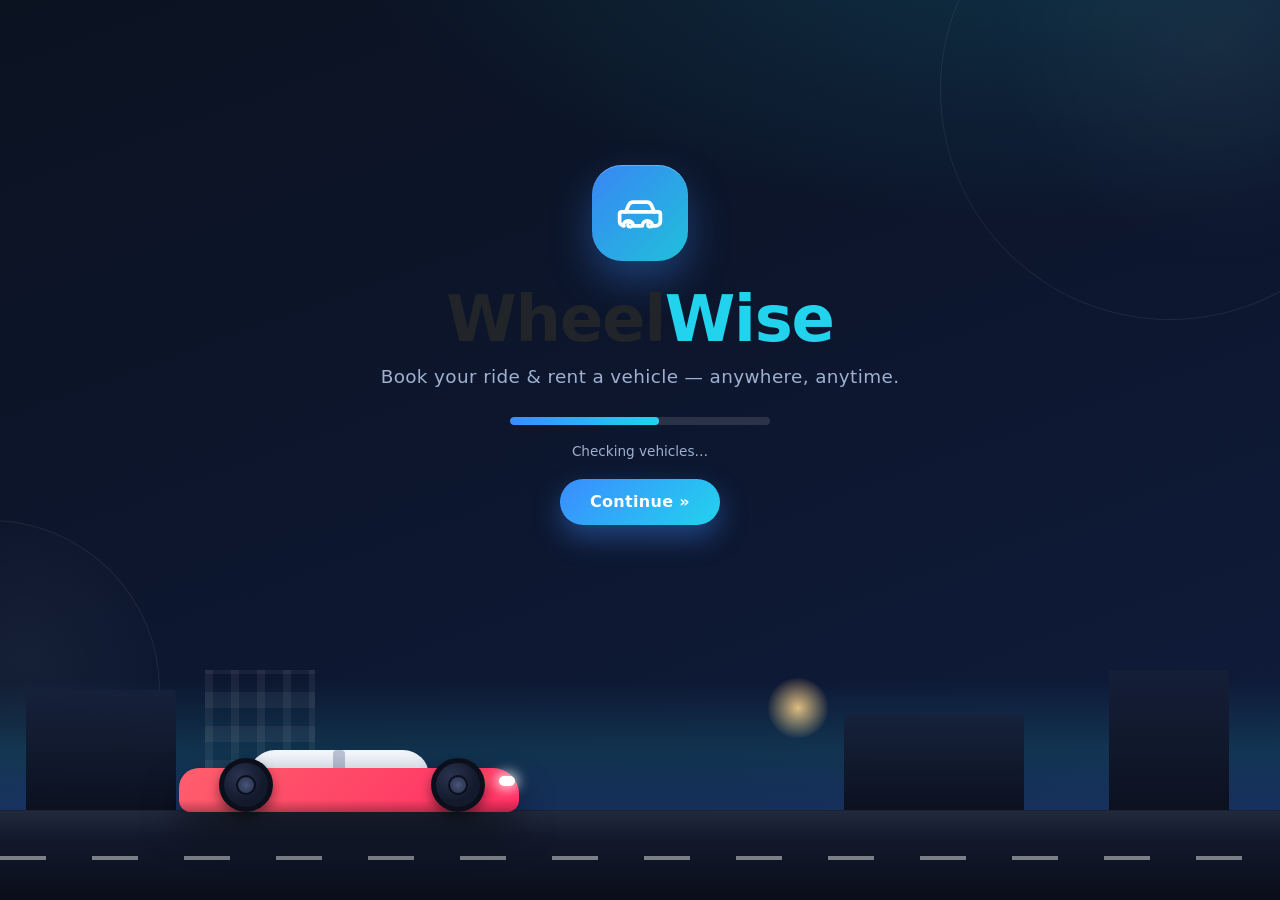
==== index.html @ 052abfa5 "R1 frontend validation" ====
<!DOCTYPE html>
<html lang="en">
<head>
    <meta charset="UTF-8">
    <meta name="viewport" content="width=device-width, initial-scale=1.0">
    <title>WheelWise | Vehicle Booking</title>

    <!-- Bootstrap 5 CSS (CDN) -->
    <link href="https://cdn.jsdelivr.net/npm/bootstrap@5.3.3/dist/css/bootstrap.min.css" rel="stylesheet">

    <!-- Custom CSS -->
    <link rel="stylesheet" href="css/style.css">
</head>
<body>

    <!-- =============================================
         SPLASH SCREEN
         index.html → auto-navigates → login.html
         ============================================= -->
    <section id="splash" class="splash-screen d-flex align-items-center justify-content-center text-center">

        <!-- Decorative background rings -->
        <div class="splash-bg-rings" aria-hidden="true">
            <span class="bg-ring bg-ring-1"></span>
            <span class="bg-ring bg-ring-2"></span>
        </div>

        <!-- Main splash content -->
        <div class="container splash-content">
            <div class="row justify-content-center">
                <div class="col-12 col-sm-10 col-md-8 col-lg-6">

                    <!-- Brand logo badge -->
                    <div class="splash-logo mx-auto d-flex align-items-center justify-content-center">
                        <svg viewBox="0 0 24 24" fill="none" xmlns="http://www.w3.org/2000/svg" role="img" aria-label="WheelWise car logo">
                            <path d="M5.4 11.5 6.8 8.3a2.2 2.2 0 0 1 2-1.3h6.4a2.2 2.2 0 0 1 2 1.3l1.4 3.2"
                                  stroke="#fff" stroke-width="1.7" stroke-linecap="round" stroke-linejoin="round"/>
                            <path d="M3.6 11.5h16.8a1 1 0 0 1 1 1v3.4a2 2 0 0 1-2 2h-1.7a2.3 2.3 0 0 0-4.6 0h-4.2a2.3 2.3 0 0 0-4.6 0H4.6a2 2 0 0 1-2-2v-3.4a1 1 0 0 1 1-1z"
                                  stroke="#fff" stroke-width="1.7" stroke-linejoin="round"/>
                            <circle cx="7.4" cy="17.4" r="1.05" stroke="#fff" stroke-width="1.4"/>
                            <circle cx="16.6" cy="17.4" r="1.05" stroke="#fff" stroke-width="1.4"/>
                        </svg>
                    </div>

                    <!-- App name -->
                    <h1 class="app-name">Wheel<span class="text-accent">Wise</span></h1>

                    <!-- Tagline -->
                    <p class="app-tagline mb-0">
                        Book your ride &amp; rent a vehicle — anywhere, anytime.
                    </p>

                    <!-- Loading progress -->
                    <div class="progress splash-loader mx-auto" role="progressbar" aria-label="Loading the app"
                         aria-valuemin="0" aria-valuemax="100">
                        <div id="splashProgress" class="progress-bar progress-bar-striped progress-bar-animated"
                             style="width: 0%;"></div>
                    </div>

                    <!-- Status text -->
                    <p id="splashStatus" class="splash-status mt-3 mb-0">Starting engine…</p>

                    <!-- Continue button -->
                    <button id="btnContinue" type="button" class="btn btn-continue mt-3">
                        Continue&nbsp;&raquo;
                    </button>

                </div>
            </div>
        </div>

        <!-- Vehicle-themed visual area (bottom scene) -->
        <div class="vehicle-scene" aria-hidden="true">
            <div class="scene-glow"></div>
            <div class="scene-sky"></div>

            <!-- City skyline silhouette -->
            <div class="skyline">
                <span class="bldg b1"></span>
                <span class="bldg b2"></span>
                <span class="bldg b3"></span>
                <span class="bldg b4"></span>
            </div>

            <!-- Animated car driving onto the road -->
            <div class="road"></div>
            <div class="car-track">
                <div class="car">
                    <div class="car-cabin"></div>
                    <div class="car-body"></div>
                    <span class="car-headlight"></span>
                    <div class="wheel wheel-rear"></div>
                    <div class="wheel wheel-front"></div>
                </div>
            </div>
        </div>

    </section>

    <!-- jQuery (CDN) -->
    <script src="https://code.jquery.com/jquery-3.7.1.min.js"></script>
    <!-- Bootstrap JS bundle (CDN) -->
    <script src="https://cdn.jsdelivr.net/npm/bootstrap@5.3.3/dist/js/bootstrap.bundle.min.js"></script>
    <!-- Custom JS -->
    <script src="js/main.js"></script>

</body>
</html>
---- css/style.css ----
/* =============================================
   WheelWise — Global Stylesheet
   Stack: HTML / CSS / Bootstrap 5
   Design: clean, modern, vehicle-themed
   ============================================= */

/* ─────────────────────────────────────────────
   1. DESIGN TOKENS
   ───────────────────────────────────────────── */
:root {
    /* Dark palette */
    --bg-dark:    #0b1220;
    --bg-deep:    #0d1730;
    --bg-card:    #131c35;
    --accent:     #3b8cff;
    --accent-2:   #22d3ee;
    --text-main:  #f4f7ff;
    --text-muted: #9fb0d0;

    /* Light palette */
    --white:      #ffffff;
    --gray-50:    #f8f9fa;
    --gray-100:   #f1f3f5;
    --gray-200:   #e9ecef;
    --gray-500:   #6c757d;
    --gray-700:   #495057;
    --gray-900:   #212529;

    /* Semantic */
    --success:    #10b981;
    --danger:     #ef4444;
    --warning:    #f59e0b;
}

/* ─────────────────────────────────────────────
   2. RESET / GLOBAL
   ───────────────────────────────────────────── */
*,
*::before,
*::after {
    box-sizing: border-box;
    -webkit-tap-highlight-color: transparent;
}

body {
    margin: 0;
    font-family: system-ui, -apple-system, "Segoe UI", Roboto, Helvetica, Arial, sans-serif;
    font-size: 15px;
    line-height: 1.6;
    color: var(--gray-900);
    background: var(--gray-50);
    -webkit-font-smoothing: antialiased;
    -moz-osx-font-smoothing: grayscale;
}

img { max-width: 100%; height: auto; }
a { color: var(--accent); text-decoration: none; }
a:hover { text-decoration: underline; }

h1, h2, h3, h4, h5, h6 {
    line-height: 1.25;
    font-weight: 700;
    color: var(--gray-900);
}

.text-accent { color: var(--accent-2); }


/* ─────────────────────────────────────────────
   3. SPLASH SCREEN
   ───────────────────────────────────────────── */
.splash-screen {
    position: relative;
    min-height: 100vh;
    overflow: hidden;
    color: var(--text-main);
    background:
        radial-gradient(1200px 520px at 82% -10%, rgba(34, 211, 238, 0.16), transparent 60%),
        radial-gradient(900px 480px at 8% 112%, rgba(59, 140, 255, 0.20), transparent 60%),
        linear-gradient(160deg, var(--bg-dark) 0%, var(--bg-deep) 55%, #101c3d 100%);
}

/* Decorative background rings */
.splash-bg-rings {
    position: absolute;
    inset: 0;
    z-index: 0;
    pointer-events: none;
}
.bg-ring {
    position: absolute;
    border: 1px solid rgba(255, 255, 255, 0.07);
    border-radius: 50%;
    background: radial-gradient(circle at 60% 40%, rgba(255, 255, 255, 0.04), transparent 60%);
}
.bg-ring-1 { width: 460px; height: 460px; top: -140px; right: -120px; }
.bg-ring-2 { width: 340px; height: 340px; bottom: 40px; left: -180px; }

/* Main content sits above the vehicle scene */
.splash-content {
    position: relative;
    z-index: 2;
    padding-bottom: 210px;
}

/* Brand logo badge */
.splash-logo {
    width: 96px;
    height: 96px;
    border-radius: 30px;
    background: linear-gradient(135deg, rgba(59, 140, 255, 0.95), rgba(34, 211, 238, 0.9));
    box-shadow: 0 18px 40px rgba(59, 140, 255, 0.35), inset 0 1px 0 rgba(255, 255, 255, 0.25);
    animation: splashFadeUp .7s ease both;
}
.splash-logo svg { width: 52px; height: 52px; }

/* App name + tagline */
.app-name {
    font-size: clamp(2.5rem, 7vw, 4rem);
    font-weight: 800;
    letter-spacing: -0.02em;
    margin: 1.1rem 0 0.2rem;
    animation: splashFadeUp .7s ease .12s both;
}
.app-name .text-accent { color: var(--accent-2); }

.app-tagline {
    font-size: clamp(.95rem, 2.6vw, 1.15rem);
    color: var(--text-muted);
    letter-spacing: .02em;
    animation: splashFadeUp .7s ease .22s both;
}

/* Loading progress bar */
.splash-loader {
    height: 8px;
    max-width: 260px;
    width: 100%;
    margin: 1.6rem auto 0;
    border-radius: 999px;
    background: rgba(255, 255, 255, 0.12);
    overflow: hidden;
    animation: splashFadeUp .7s ease .32s both;
}
.splash-loader .progress-bar {
    background: linear-gradient(90deg, var(--accent), var(--accent-2));
    border-radius: 999px;
}

.splash-status {
    font-size: .85rem;
    color: var(--text-muted);
    animation: splashFadeUp .7s ease .42s both;
}

/* Continue button */
.btn-continue {
    background: linear-gradient(135deg, var(--accent), var(--accent-2));
    color: #fff;
    border: 0;
    padding: .7rem 1.9rem;
    border-radius: 50rem;
    font-weight: 600;
    letter-spacing: .02em;
    box-shadow: 0 12px 28px rgba(59, 140, 255, 0.4);
    transition: transform .18s ease, box-shadow .18s ease, filter .18s ease;
    animation: splashFadeUp .7s ease .52s both;
}
.btn-continue:hover,
.btn-continue:focus {
    color: #fff;
    transform: translateY(-2px);
    box-shadow: 0 16px 34px rgba(59, 140, 255, 0.5);
    filter: brightness(1.04);
    text-decoration: none;
}

/* Entrance keyframe */
@keyframes splashFadeUp {
    from { opacity: 0; transform: translateY(26px); }
    to   { opacity: 1; transform: translateY(0); }
}

/* ─────────────────────────────────────────────
   4. VEHICLE SCENE (splash screen bottom)
   ───────────────────────────────────────────── */
.vehicle-scene {
    position: absolute;
    left: 0;
    right: 0;
    bottom: 0;
    height: 230px;
    overflow: hidden;
    pointer-events: none;
    z-index: 1;
}

/* Distant sunset glow */
.scene-glow {
    position: absolute;
    left: 60%;
    top: 8px;
    width: 60px;
    height: 60px;
    border-radius: 50%;
    background: radial-gradient(circle, rgba(255, 205, 130, 0.9), rgba(255, 170, 90, 0.05) 70%);
}
.scene-sky {
    position: absolute;
    left: 0;
    right: 0;
    bottom: 90px;
    height: 130px;
    background: linear-gradient(180deg, transparent, rgba(34, 211, 238, 0.14) 55%, rgba(59, 140, 255, 0.18));
}

/* City skyline */
.skyline {
    position: absolute;
    inset: 10px 0 90px 0;
}
.bldg {
    position: absolute;
    bottom: 0;
    background: linear-gradient(180deg, rgba(22, 32, 58, 0.92), rgba(11, 15, 28, 0.95));
    border-radius: 4px 4px 0 0;
}
.bldg.b1 { width: 150px; height: 120px; left: 2%; }
.bldg.b2 {
    width: 110px; height: 175px; left: 16%;
    background-image:
        repeating-linear-gradient(90deg, rgba(255, 255, 255, 0.06) 0 8px, transparent 8px 26px),
        repeating-linear-gradient(0deg, rgba(255, 255, 255, 0.05) 0 16px, transparent 16px 34px);
}
.bldg.b3 { width: 180px; height: 95px; right: 20%; }
.bldg.b4 { width: 120px; height: 150px; right: 4%; }

/* Road */
.road {
    position: absolute;
    left: 0;
    right: 0;
    bottom: 0;
    height: 90px;
    background: linear-gradient(to bottom, #161e33, #0a0e1a);
    border-top: 1px solid rgba(255, 255, 255, 0.08);
    z-index: 2;
}
.road::before {
    content: "";
    position: absolute;
    top: 50%;
    left: 0;
    right: 0;
    height: 4px;
    background-image: linear-gradient(90deg, rgba(255, 255, 255, 0.45) 0 46px, transparent 46px 92px);
    background-size: 92px 4px;
    background-repeat: repeat-x;
}
.road::after {
    content: "";
    position: absolute;
    top: 0;
    left: 0;
    right: 0;
    height: 26px;
    background: linear-gradient(to bottom, rgba(255, 255, 255, 0.05), transparent);
}

/* Animated car (splash-only CSS car) */
.car-track {
    position: absolute;
    left: 0;
    right: 0;
    bottom: 88px;
    z-index: 3;
    transform-origin: left center;
    animation: carDrive 1.5s cubic-bezier(.16, .8, .3, 1) both;
}
.car {
    position: relative;
    width: 340px;
    height: 64px;
    margin-left: 14%;
    animation: carIdle 2.6s ease-in-out .3s infinite;
}

/* Car body */
.car-body {
    position: absolute;
    left: 0;
    right: 0;
    top: 20px;
    bottom: 0;
    border-radius: 20px 26px 12px 12px;
    background: linear-gradient(135deg, #ff5f6d, #ff2e63);
    box-shadow: 0 18px 38px rgba(0, 0, 0, 0.45);
}
.car-body::after {
    content: "";
    position: absolute;
    left: 0;
    right: 0;
    bottom: 0;
    height: 12px;
    border-radius: 0 0 12px 12px;
    background: linear-gradient(180deg, rgba(0, 0, 0, 0), rgba(0, 0, 0, 0.28));
}

/* Car cabin (windshield / interior glass) */
.car-cabin {
    position: absolute;
    left: 70px;
    top: 2px;
    width: 180px;
    height: 46px;
    background: linear-gradient(180deg, #f9fbfe, #c9d4e8);
    border-radius: 26px 26px 8px 8px;
    box-shadow: inset 0 -6px 10px rgba(60, 80, 120, 0.18);
}
.car-cabin::before {
    content: "";
    position: absolute;
    top: 0;
    bottom: 8px;
    left: 84px;
    width: 12px;
    background: rgba(80, 96, 140, 0.35);
    border-radius: 4px;
}

/* Headlight (front) */
.car-headlight {
    position: absolute;
    right: 4px;
    top: 28px;
    width: 16px;
    height: 10px;
    background: #fff;
    border-radius: 6px;
    box-shadow: 0 0 12px 4px rgba(255, 255, 255, 0.7);
}
.car-headlight::after {
    content: "";
    position: absolute;
    left: -26px;
    top: 0;
    width: 10px;
    height: 10px;
    border-radius: 4px;
    background: #ffd166;
    box-shadow: 0 0 8px 2px rgba(255, 209, 102, 0.6);
}

/* Wheels */
.wheel {
    position: absolute;
    bottom: 0;
    width: 54px;
    height: 54px;
    border-radius: 50%;
    background: radial-gradient(circle at 35% 30%, #2a3350, #131a2c 60%);
    border: 5px solid #0b0f1c;
    box-shadow: 0 6px 12px rgba(0, 0, 0, 0.45);
}
.wheel::after {
    content: "";
    position: absolute;
    top: 50%;
    left: 50%;
    width: 20px;
    height: 20px;
    margin: -10px 0 0 -10px;
    border-radius: 50%;
    background: radial-gradient(circle, #4a5578, #232c49);
    border: 2px solid #0b0f1c;
}
.wheel-rear  { left: 40px; }
.wheel-front { right: 34px; }

/* Car animations */
@keyframes carDrive {
    from { transform: translateX(150%); }
    to   { transform: translateX(0); }
}
@keyframes carIdle {
    0%, 100% { transform: translateY(0); }
    50%      { transform: translateY(-6px); }
}

/* Splash responsive */
@media (max-width: 991.98px) {
    .vehicle-scene { height: 205px; }
    .car-track { bottom: 78px; }
}

@media (max-width: 767.98px) {
    .splash-content { padding-bottom: 150px; }
    .splash-logo { width: 84px; height: 84px; border-radius: 24px; }
    .splash-logo svg { width: 46px; height: 46px; }
    .skyline { opacity: .7; }
}

@media (max-width: 575.98px) {
    .vehicle-scene { height: 165px; }
    .road { height: 62px; }
    .scene-sky { bottom: 62px; height: 95px; }
    .skyline { bottom: 62px; }
    .car-track { bottom: 60px; }
    .splash-content { padding-bottom: 120px; }
    .btn-continue { padding: .62rem 1.5rem; font-size: .95rem; }

    @keyframes carDrive {
        from { transform: translateX(150%) scale(.62); transform-origin: left center; }
        to   { transform: translateX(0)     scale(.62); transform-origin: left center; }
    }
}

@media (max-height: 620px) {
    .vehicle-scene { height: 150px; }
    .road { height: 58px; }
    .scene-sky { bottom: 58px; height: 85px; }
    .skyline { bottom: 58px; }
    .car-track { bottom: 56px; }
    .splash-content { padding-bottom: 100px; }
}


/* ─────────────────────────────────────────────
   5. AUTH PAGES (Login / Register)
   Light background, centered card
   ───────────────────────────────────────────── */
.auth-screen {
    min-height: 100vh;
    display: flex;
    align-items: center;
    justify-content: center;
    padding: 2.5rem 1rem;
    background: var(--gray-50);
}

.auth-card {
    width: 100%;
    max-width: 440px;
    background: var(--white);
    border: 1px solid var(--gray-200);
    border-radius: 24px;
    padding: 2.4rem 2.5rem 2rem;
    box-shadow: 0 8px 30px rgba(0, 0, 0, 0.08), 0 2px 8px rgba(0, 0, 0, 0.04);
}

/* Branding */
.auth-logo {
    width: 64px;
    height: 64px;
    border-radius: 18px;
    background: linear-gradient(135deg, var(--accent), var(--accent-2));
    box-shadow: 0 12px 26px rgba(59, 140, 255, 0.3);
    display: flex;
    align-items: center;
    justify-content: center;
}
.auth-logo svg { width: 34px; height: 34px; }

.auth-title {
    font-size: clamp(1.6rem, 4vw, 2rem);
    font-weight: 800;
    letter-spacing: -0.02em;
    margin: 1rem 0 0.1rem;
    color: var(--gray-900);
}
.auth-title .text-accent { color: var(--accent); }

.auth-welcome {
    font-size: clamp(1.05rem, 3vw, 1.3rem);
    font-weight: 600;
    margin-bottom: 0.15rem;
    color: var(--gray-900);
}
.auth-subtext {
    font-size: .92rem;
    color: var(--gray-500);
}

/* Form labels + inputs */
.auth-card .form-label {
    font-size: .88rem;
    font-weight: 500;
    color: var(--gray-700);
    margin-bottom: .35rem;
}

.auth-card .form-control {
    background: var(--white);
    border: 1px solid var(--gray-200);
    color: var(--gray-900);
    padding: .68rem .9rem;
    border-radius: 12px;
}
.auth-card .form-control::placeholder { color: var(--gray-500); }
.auth-card .form-control:focus {
    background: var(--white);
    border-color: var(--accent);
    color: var(--gray-900);
    box-shadow: 0 0 0 0.25rem rgba(59, 140, 255, 0.15);
}

/* Input group adornments */
.auth-card .input-group-text {
    background: var(--gray-50);
    border: 1px solid var(--gray-200);
    border-right: 0;
    color: var(--gray-500);
    border-radius: 12px 0 0 12px;
}

.btn-toggle-pw {
    background: var(--gray-50);
    border: 1px solid var(--gray-200);
    border-left: 0;
    color: var(--gray-500);
    border-radius: 0 12px 12px 0;
}
.btn-toggle-pw:hover,
.btn-toggle-pw:focus {
    background: var(--gray-100);
    border-color: var(--gray-200);
    color: var(--gray-700);
    box-shadow: none;
}

/* Remember-me + forgot layout */
.auth-tools .form-check-label {
    font-size: .9rem;
    color: var(--gray-500);
}
.auth-card .form-check-input {
    background-color: var(--gray-100);
    border-color: var(--gray-200);
}
.auth-card .form-check-input:checked {
    background-color: var(--accent);
    border-color: var(--accent);
}
.link-forgot {
    color: var(--accent);
    font-size: .9rem;
    text-decoration: none;
}
.link-forgot:hover {
    color: var(--accent-2);
    text-decoration: underline;
}

/* Validation state */
.auth-card .has-error .invalid-feedback {
    display: block;
    color: var(--danger);
    font-size: .82rem;
    margin-top: .3rem;
}
.auth-card .has-error .form-control {
    border-color: var(--danger);
    background-image: none;
}
.auth-card .has-error .input-group-text,
.auth-card .has-error .btn-toggle-pw {
    border-color: var(--danger);
}

/* Auth alert (forgot password info) */
.auth-alert {
    background: rgba(59, 140, 255, 0.06);
    border: 1px solid rgba(59, 140, 255, 0.2);
    color: var(--gray-700);
    border-radius: 12px;
    font-size: .88rem;
}

/* Submit button */
.btn-login {
    background: var(--bg-dark);
    color: #fff;
    border: 0;
    padding: .75rem 1.5rem;
    border-radius: 50rem;
    font-weight: 600;
    letter-spacing: .02em;
    transition: background .18s ease, transform .18s ease, box-shadow .18s ease;
}
.btn-login:hover,
.btn-login:focus {
    background: var(--accent);
    color: #fff;
    transform: translateY(-2px);
    box-shadow: 0 12px 28px rgba(59, 140, 255, 0.3);
}
.btn-login:disabled {
    opacity: .65;
    transform: none;
    box-shadow: none;
}

.auth-switch {
    color: var(--gray-500);
    font-size: .92rem;
}
.auth-link {
    color: var(--accent);
    font-weight: 600;
    text-decoration: none;
}
.auth-link:hover {
    color: var(--accent-2);
    text-decoration: underline;
}

.auth-foot {
    color: var(--gray-500);
    font-size: .78rem;
    letter-spacing: .04em;
}

/* Auth responsive */
@media (max-width: 767.98px) {
    .auth-card { padding: 2rem 1.6rem 1.7rem; }
    .auth-screen { padding: 1.5rem 1rem; }
}

@media (max-width: 575.98px) {
    .auth-card { padding: 1.7rem 1.2rem 1.5rem; border-radius: 20px; }
    .auth-tools { flex-wrap: wrap; gap: .5rem; }
    .btn-login { padding: .7rem 1.2rem; }
}


/* ─────────────────────────────────────────────
   6. REGISTER PAGE (extends auth styles)
   ───────────────────────────────────────────── */
.register-terms .form-check-label {
    font-size: .88rem;
    color: var(--gray-500);
    cursor: pointer;
}
.register-terms .form-check-input {
    margin-top: .22em;
}

/* Valid (green) state */
.auth-card .form-control.is-valid {
    border-color: var(--success);
    background-image: none;
    box-shadow: 0 0 0 0.25rem rgba(16, 185, 129, 0.12);
}
.auth-card .form-check-input.is-valid {
    border-color: var(--success);
}

/* Error state for terms checkbox */
.auth-card .has-error .form-check-input {
    border-color: var(--danger);
    box-shadow: 0 0 0 0.22rem rgba(239, 68, 68, 0.12);
}


/* ─────────────────────────────────────────────
   7. SHARED: NAVBAR
   ───────────────────────────────────────────── */
.home-navbar {
    background: rgba(11, 18, 32, 0.92);
    backdrop-filter: blur(10px);
    border-bottom: 1px solid rgba(255, 255, 255, 0.08);
}
.home-navbar .navbar-brand {
    color: #fff;
    font-weight: 800;
    letter-spacing: -0.02em;
    text-decoration: none;
}
.navbar-brand .brand-badge {
    width: 34px;
    height: 34px;
    border-radius: 10px;
    background: linear-gradient(135deg, var(--accent), var(--accent-2));
    box-shadow: 0 8px 18px rgba(59, 140, 255, 0.35);
    flex-shrink: 0;
}
.brand-badge svg { width: 20px; height: 20px; }

.navbar-nav .nav-link {
    color: rgba(244, 247, 255, 0.72);
    font-weight: 500;
    margin-inline: .15rem;
    border-radius: 8px;
    transition: color .15s ease, background .15s ease;
    text-decoration: none;
}
.navbar-nav .nav-link:hover { color: #fff; }
.navbar-nav .nav-link.active {
    color: #fff;
    background: rgba(59, 140, 255, 0.18);
}

.navbar-toggler { border-color: rgba(255, 255, 255, 0.25); }
.navbar-toggler:focus { box-shadow: 0 0 0 .2rem rgba(59, 140, 255, 0.25); }
.navbar-toggler-icon {
    background-image: url("data:image/svg+xml,%3csvg xmlns='http://www.w3.org/2000/svg' viewBox='0 0 30 30'%3e%3cpath stroke='rgba(255,255,255,.75)' stroke-linecap='round' stroke-miterlimit='10' stroke-width='2' d='M4 7h22M4 15h22M4 23h22'/%3e%3c/svg%3e");
}

.btn-logout {
    background: transparent;
    border: 1px solid rgba(255, 255, 255, 0.28);
    color: var(--text-main);
    border-radius: 50rem;
    padding: .45rem 1.2rem;
    font-weight: 600;
    transition: all .18s ease;
}
.btn-logout:hover,
.btn-logout:focus {
    background: var(--danger);
    border-color: var(--danger);
    color: #fff;
    box-shadow: none;
}


/* ─────────────────────────────────────────────
   8. HOME PAGE — HERO
   ───────────────────────────────────────────── */
.hero {
    position: relative;
    overflow: hidden;
    padding: 5rem 0 4.5rem;
    background:
        radial-gradient(1000px 480px at 85% 0%, rgba(34, 211, 238, 0.14), transparent 60%),
        radial-gradient(800px 420px at 0% 90%, rgba(59, 140, 255, 0.16), transparent 60%),
        linear-gradient(165deg, var(--bg-dark), var(--bg-deep) 60%, #101c3d);
    border-bottom: 1px solid rgba(255, 255, 255, 0.06);
}
.hero-pill {
    display: inline-block;
    padding: .35rem .9rem;
    font-size: .8rem;
    font-weight: 600;
    letter-spacing: .08em;
    text-transform: uppercase;
    color: var(--accent-2);
    border: 1px solid rgba(34, 211, 238, 0.4);
    border-radius: 50rem;
    background: rgba(34, 211, 238, 0.08);
}
.hero-title {
    font-size: clamp(2.4rem, 6vw, 3.8rem);
    font-weight: 800;
    letter-spacing: -0.02em;
    margin: 1rem 0 .75rem;
    color: var(--text-main);
}
.hero-text { color: var(--text-muted); font-size: 1.05rem; max-width: 28rem; }

.btn-outline-hero {
    background: transparent;
    border: 1px solid rgba(255, 255, 255, 0.3);
    color: var(--text-main);
    border-radius: 50rem;
    padding: .7rem 1.4rem;
    font-weight: 600;
    transition: all .18s ease;
    text-decoration: none;
}
.btn-outline-hero:hover {
    background: rgba(255, 255, 255, 0.1);
    color: #fff;
    text-decoration: none;
}

.hero-stats { gap: 1.6rem; margin-top: 1.8rem; }
.hero-stats .stat b {
    display: block;
    font-size: 1.5rem;
    font-weight: 800;
    color: #fff;
    line-height: 1.1;
}
.hero-stats .stat span { font-size: .82rem; color: var(--text-muted); }

/* Hero real vehicle photo */
.hero-car-wrap { position: relative; }
.hero-car-wrap img {
    max-width: 540px;
    width: 100%;
    display: block;
    margin: 0 auto;
    filter: drop-shadow(0 24px 40px rgba(0, 0, 0, 0.5));
    animation: heroFloat 4.5s ease-in-out infinite;
}
.hero-road {
    height: 6px;
    margin: 10px 6% 0;
    border-radius: 999px;
    background: linear-gradient(90deg, transparent, rgba(255, 255, 255, 0.5) 14%, rgba(255, 255, 255, 0.5) 86%, transparent);
}
@keyframes heroFloat {
    0%, 100% { transform: translateY(0); }
    50%      { transform: translateY(-12px); }
}

/* Hero responsive */
@media (max-width: 991.98px) {
    .hero { padding: 3.5rem 0; }
    .hero-car-wrap { max-width: 480px; margin: 0 auto; }
}
@media (max-width: 767.98px) {
    .hero-stats { gap: 1.1rem; }
}
@media (max-width: 575.98px) {
    .hero { padding: 3rem 0; }
    .hero-stats .stat b { font-size: 1.2rem; }
}


/* ─────────────────────────────────────────────
   9. SHARED: SECTIONS & TITLES
   ───────────────────────────────────────────── */
.section-pad { padding: 4rem 0; }
.section-title {
    font-weight: 800;
    font-size: clamp(1.7rem, 4vw, 2.3rem);
    letter-spacing: -0.02em;
    color: var(--gray-900);
    margin-bottom: .25rem;
}
.section-sub { color: var(--gray-500); margin-bottom: 0; }

/* Dark-section overrides: titles inside dark hero/footer stay white */
.hero .section-title,
.hero .section-sub,
.dark-section .section-title,
.dark-section .section-sub {
    color: var(--text-main);
}


/* ─────────────────────────────────────────────
   10. SHARED: SEARCH CARD
   ───────────────────────────────────────────── */
.search-card {
    background: var(--white);
    border: 1px solid var(--gray-200);
    border-radius: 20px;
    padding: 1.8rem;
    box-shadow: 0 4px 20px rgba(0, 0, 0, 0.06), 0 1px 4px rgba(0, 0, 0, 0.03);
}
.search-title {
    font-weight: 700;
    font-size: 1.2rem;
    color: var(--gray-900);
    margin-bottom: 1.1rem;
}
.search-card .form-label {
    font-size: .8rem;
    color: var(--gray-500);
    font-weight: 500;
    margin-bottom: .3rem;
}
.search-card .form-control,
.search-card .form-select {
    background: var(--white);
    border: 1px solid var(--gray-200);
    color: var(--gray-900);
    border-radius: 12px;
    padding: .6rem .8rem;
}
.search-card .form-control:focus,
.search-card .form-select:focus {
    background: var(--white);
    border-color: var(--accent);
    color: var(--gray-900);
    box-shadow: 0 0 0 0.25rem rgba(59, 140, 255, 0.12);
}
.search-card .form-select option { color: var(--gray-900); background: var(--white); }
input[type="date"]::-webkit-calendar-picker-indicator { cursor: pointer; }

.btn-search {
    padding: .6rem 1.6rem;
}
.search-count { margin: .9rem 0 0; font-size: .85rem; color: var(--gray-500); }

@media (max-width: 767.98px) {
    .search-card { padding: 1.3rem; }
}


/* ─────────────────────────────────────────────
   11. VEHICLE CARDS (shared across home + vehicles)
   ───────────────────────────────────────────── */

/* --- Vehicle tile: real photo --- */
.vehicle-tile-wrap {
    position: relative;
    width: 100%;
    height: 200px;
    overflow: hidden;
    background: var(--gray-100);
    border-radius: 12px 12px 0 0;
}

.vehicle-tile-img {
    width: 100%;
    height: 100%;
    object-fit: cover;
    transition: transform 0.3s ease;
}

/* --- Card shell --- */
.vehicle-card {
    background: var(--white);
    border: 1px solid var(--gray-200);
    border-radius: 18px;
    overflow: hidden;
    height: 100%;
    transition: transform .2s ease, border-color .2s ease, box-shadow .2s ease;
}
.vehicle-card:hover {
    transform: translateY(-6px);
    border-color: var(--accent);
    box-shadow: 0 18px 40px rgba(0, 0, 0, 0.1);
}
.vehicle-card:hover .vehicle-tile-img {
    transform: scale(1.05);
}

/* Card body */
.vehicle-card-body {
    padding: 1rem 1.1rem 1.1rem;
}
.vehicle-name {
    font-weight: 700;
    font-size: 1.05rem;
    color: var(--gray-900);
}
.type-badge {
    font-size: .72rem;
    font-weight: 600;
    padding: .25rem .6rem;
    border-radius: 50rem;
    background: rgba(59, 140, 255, 0.08);
    color: var(--accent);
    border: 1px solid rgba(59, 140, 255, 0.2);
    white-space: nowrap;
}
.vehicle-meta { color: var(--gray-500); font-size: .82rem; }
.vehicle-price {
    font-size: 1.25rem;
    font-weight: 800;
    color: var(--gray-900);
    margin-bottom: 0;
}
.vehicle-price small {
    font-size: .75rem;
    font-weight: 500;
    color: var(--gray-500);
    margin-left: .15rem;
}

.btn-view {
    background: var(--bg-dark);
    color: #fff;
    border: 0;
    border-radius: 50rem;
    padding: .42rem 1rem;
    font-size: .85rem;
    font-weight: 600;
    transition: background .18s ease, transform .18s ease;
    text-decoration: none;
}
.btn-view:hover {
    background: var(--accent);
    color: #fff;
    transform: translateY(-1px);
    text-decoration: none;
}


/* ─────────────────────────────────────────────
   12. QUICK ACTIONS
   ───────────────────────────────────────────── */
.quick-card {
    display: block;
    background: var(--white);
    border: 1px solid var(--gray-200);
    border-radius: 18px;
    padding: 1.6rem;
    height: 100%;
    color: var(--gray-900);
    text-decoration: none;
    transition: transform .2s ease, border-color .2s ease, box-shadow .2s ease;
}
.quick-card:hover {
    transform: translateY(-5px);
    border-color: var(--accent);
    box-shadow: 0 12px 28px rgba(0, 0, 0, 0.07);
    color: var(--gray-900);
    text-decoration: none;
}
.quick-icon {
    width: 52px;
    height: 52px;
    border-radius: 14px;
    display: flex;
    align-items: center;
    justify-content: center;
    background: linear-gradient(135deg, var(--accent), var(--accent-2));
    box-shadow: 0 10px 22px rgba(59, 140, 255, 0.25);
    margin-bottom: 1rem;
}
.quick-icon svg { width: 26px; height: 26px; stroke: #fff; fill: none; }
.quick-card h5 { font-weight: 700; color: var(--gray-900); margin-bottom: .35rem; }
.quick-card p { color: var(--gray-500); font-size: .9rem; margin-bottom: 0; }


/* ─────────────────────────────────────────────
   13. HOME FOOTER
   ───────────────────────────────────────────── */
.home-footer {
    border-top: 1px solid rgba(255, 255, 255, 0.08);
    background: var(--bg-dark);
    color: var(--text-muted);
    font-size: .85rem;
}
.footer-links { color: rgba(159, 176, 208, 0.6); }
.footer-links a { color: rgba(159, 176, 208, 0.8); text-decoration: none; }
.footer-links a:hover { color: var(--text-main); text-decoration: underline; }

/* Home page responsive */
@media (max-width: 991.98px) {
    .section-pad { padding: 3rem 0; }
}
@media (max-width: 767.98px) {
    .section-pad { padding: 2.5rem 0; }
}


/* ─────────────────────────────────────────────
   14. VEHICLES PAGE (listing / filters)
   ───────────────────────────────────────────── */
.page-bg { background: var(--gray-50); }

/* Availability badge */
.avail-badge {
    font-size: .72rem;
    font-weight: 600;
    padding: .25rem .6rem;
    border-radius: 50rem;
    white-space: nowrap;
}
.avail-badge.available {
    background: rgba(16, 185, 129, 0.1);
    color: var(--success);
    border: 1px solid rgba(16, 185, 129, 0.3);
}
.avail-badge.unavailable {
    background: rgba(239, 68, 68, 0.08);
    color: var(--danger);
    border: 1px solid rgba(239, 68, 68, 0.25);
}

/* Filter / toolbar area */
.vehicles-toolbar {
    background: var(--white);
    border: 1px solid var(--gray-200);
    border-radius: 16px;
    padding: 1rem 1.2rem;
    box-shadow: 0 2px 8px rgba(0, 0, 0, 0.04);
}
.vehicles-toolbar .form-label {
    font-size: .82rem;
    color: var(--gray-500);
    font-weight: 500;
    margin-bottom: .3rem;
}
.vehicles-toolbar .form-control,
.vehicles-toolbar .form-select {
    background: var(--white);
    border: 1px solid var(--gray-200);
    color: var(--gray-900);
    border-radius: 12px;
    padding: .5rem .75rem;
}
.vehicles-toolbar .form-control:focus,
.vehicles-toolbar .form-select:focus {
    border-color: var(--accent);
    box-shadow: 0 0 0 0.2rem rgba(59, 140, 255, 0.1);
}
.vehicles-toolbar .form-select option { color: var(--gray-900); background: var(--white); }

/* Clear filters button */
.btn-clear-filters {
    background: transparent;
    border: 1px solid var(--gray-200);
    color: var(--gray-700);
    border-radius: 50rem;
    padding: .6rem 1.3rem;
    font-weight: 600;
    transition: all .18s ease;
}
.btn-clear-filters:hover,
.btn-clear-filters:focus {
    background: var(--gray-100);
    border-color: var(--gray-500);
    color: var(--gray-900);
    box-shadow: none;
}

/* Sort controls */
.sort-label { color: var(--gray-500); font-size: .88rem; white-space: nowrap; }
.sort-select {
    width: auto;
    min-width: 200px;
    background: var(--white);
    border: 1px solid var(--gray-200);
    color: var(--gray-900);
    border-radius: 12px;
    padding: .45rem .9rem;
}
.sort-select:focus {
    border-color: var(--accent);
    box-shadow: 0 0 0 0.2rem rgba(59, 140, 255, 0.1);
}
.sort-select option { color: var(--gray-900); background: var(--white); }

/* No-results block */
.no-results h3 { color: var(--gray-900); font-weight: 700; margin-bottom: .3rem; }
.no-results p { color: var(--gray-500); }
.no-results-icon {
    width: 68px;
    height: 68px;
    border-radius: 50%;
    display: flex;
    align-items: center;
    justify-content: center;
    background: var(--gray-100);
    border: 1px solid var(--gray-200);
}
.no-results-icon svg {
    width: 30px;
    height: 30px;
    stroke: var(--accent);
}

/* Vehicles page responsive */
@media (max-width: 991.98px) {
    .sort-select { min-width: 180px; }
}
@media (max-width: 767.98px) {
    .vehicles-toolbar { align-items: flex-start; }
    .sort-select { width: 100%; }
}


/* ─────────────────────────────────────────────
   15. VEHICLE DETAILS PAGE
   ───────────────────────────────────────────── */

/* Back button */
.btn-back-vehicles {
    background: transparent;
    border: 1px solid var(--gray-200);
    color: var(--gray-700);
    border-radius: 50rem;
    padding: .5rem 1.2rem;
    font-weight: 600;
    transition: all .18s ease;
    text-decoration: none;
}
.btn-back-vehicles:hover,
.btn-back-vehicles:focus {
    background: var(--gray-100);
    border-color: var(--gray-500);
    color: var(--gray-900);
    box-shadow: none;
    text-decoration: none;
}

/* Card container */
.details-card {
    background: var(--white);
    border: 1px solid var(--gray-200);
    border-radius: 20px;
    padding: 1.5rem;
    box-shadow: 0 2px 12px rgba(0, 0, 0, 0.04);
}
.details-title {
    font-size: 1.15rem;
    font-weight: 700;
    color: var(--gray-900);
    margin-bottom: 1rem;
}

/* Large vehicle photo */
.detail-tile-img {
    width: 100%;
    height: auto;
    max-height: 400px;
    object-fit: cover;
    border-radius: 12px;
    display: block;
}

.detail-name {
    font-size: clamp(1.5rem, 3vw, 2.1rem);
    font-weight: 800;
    letter-spacing: -0.02em;
    color: var(--gray-900);
    margin-bottom: 0;
}
.detail-description { color: var(--gray-500); line-height: 1.7; margin-bottom: 0; }

/* Features grid */
.feature-list {
    list-style: none;
    margin: 0;
    padding: 0;
    display: grid;
    gap: .6rem;
    grid-template-columns: 1fr;
}
@media (min-width: 576px) {
    .feature-list { grid-template-columns: 1fr 1fr; }
}
.feature-list li {
    display: flex;
    align-items: center;
    gap: .55rem;
    color: var(--gray-700);
    font-size: .92rem;
    background: var(--gray-50);
    border: 1px solid var(--gray-200);
    padding: .55rem .75rem;
    border-radius: 10px;
}
.feature-list li::before {
    content: "\2713";
    color: var(--success);
    font-weight: 700;
}

/* Specifications */
.spec-row {
    display: flex;
    justify-content: space-between;
    align-items: center;
    padding: .55rem 0;
    border-bottom: 1px dashed var(--gray-200);
    font-size: .95rem;
}
.spec-row:last-child { border-bottom: 0; }
.spec-label { color: var(--gray-500); }
.spec-value { color: var(--gray-900); font-weight: 600; }

/* Booking summary (details page sidebar) */
.summary-img-wrap {
    width: 100%;
    height: 160px;
    overflow: hidden;
    border-radius: 8px;
    margin-bottom: 12px;
    background: var(--gray-100);
}
.summary-img-wrap img {
    width: 100%;
    height: 100%;
    object-fit: cover;
}

/* Vehicle photo in the confirmation page (booking.html "Your Ride", confirmation.html "Vehicle") */
.confirmation-img-wrap {
    width: 100%;
    height: 180px;
    overflow: hidden;
    border-radius: 8px;
    margin-bottom: 14px;
    background: var(--gray-100);
}
.confirmation-img-wrap img {
    width: 100%;
    height: 100%;
    object-fit: cover;
    display: block;
}

/* Vehicle photo strip on My Bookings cards */
.booking-card-img {
    width: 100%;
    height: 140px;
    object-fit: cover;
    display: block;
    background: var(--gray-100);
}

/* Vehicle photo inside the My Bookings detail modal */
.booking-modal-img-wrap {
    width: 100%;
    max-height: 220px;
    overflow: hidden;
    border-radius: 8px;
    margin-bottom: 14px;
    background: var(--gray-100);
}
.booking-modal-img-wrap img {
    width: 100%;
    height: 100%;
    object-fit: cover;
    display: block;
}

.summary-row {
    display: flex;
    justify-content: space-between;
    align-items: center;
    padding: .45rem 0;
    color: var(--gray-500);
    font-size: .95rem;
}
.summary-row strong { color: var(--gray-900); }
.days-input {
    width: 96px;
    text-align: center;
    background: var(--white);
    border: 1px solid var(--gray-200);
    color: var(--gray-900);
    border-radius: 12px;
    padding: .45rem .6rem;
}
.days-input:focus {
    border-color: var(--accent);
    color: var(--gray-900);
    box-shadow: 0 0 0 0.2rem rgba(59, 140, 255, 0.12);
}
.summary-total-row {
    padding-top: .6rem;
    border-top: 1px dashed var(--gray-200);
}
.summary-total {
    font-size: 1.5rem;
    font-weight: 800;
    color: var(--accent);
}
.booking-summary .invalid-feedback {
    color: var(--danger);
    font-size: .8rem;
}
.booking-summary .invalid-feedback.show { display: block; }
.days-input.is-invalid {
    border-color: var(--danger);
    box-shadow: 0 0 0 0.2rem rgba(239, 68, 68, 0.1);
}
.detail-note { color: var(--gray-500); font-size: .8rem; text-align: center; margin-bottom: 0; }

/* Sticky summary column (desktop only) */
@media (min-width: 992px) {
    .booking-sticky { position: sticky; top: 96px; }
}


/* ─────────────────────────────────────────────
   16. BOOKING PAGE
   ───────────────────────────────────────────── */

/* Form fields inside details-cards */
.details-card .form-label {
    font-size: .85rem;
    font-weight: 500;
    color: var(--gray-700);
    margin-bottom: .35rem;
}
.details-card .form-control {
    background: var(--white);
    border: 1px solid var(--gray-200);
    color: var(--gray-900);
    border-radius: 12px;
    padding: .6rem .8rem;
}
.details-card .form-control::placeholder { color: var(--gray-500); }
.details-card .form-control:focus {
    background: var(--white);
    border-color: var(--accent);
    color: var(--gray-900);
    box-shadow: 0 0 0 0.25rem rgba(59, 140, 255, 0.12);
}
.details-card .has-error .form-control {
    border-color: var(--danger);
    box-shadow: 0 0 0 0.22rem rgba(239, 68, 68, 0.1);
}
.details-card .has-error .invalid-feedback {
    display: block;
    color: var(--danger);
    font-size: .82rem;
    margin-top: .3rem;
}
.details-card .form-check-input {
    background-color: var(--gray-100);
    border-color: var(--gray-200);
}
.details-card .form-check-input:checked {
    background-color: var(--accent);
    border-color: var(--accent);
}
.details-card .has-error .form-check-input {
    border-color: var(--danger);
    box-shadow: 0 0 0 0.22rem rgba(239, 68, 68, 0.1);
}

/* The booking page's Terms & Conditions block sits OUTSIDE the
   .details-card wrappers, so it needs its own visible error state.
   Same visuals as the card fields above. */
.mb-4.has-error .invalid-feedback {
    display: block;
    color: var(--danger);
    font-size: .82rem;
    margin-top: .3rem;
}
.mb-4.has-error .form-check-input {
    border-color: var(--danger);
    box-shadow: 0 0 0 0.22rem rgba(239, 68, 68, 0.1);
}

/* Payment options */
.payment-option { display: block; cursor: pointer; }
.payment-option input {
    position: absolute;
    opacity: 0;
    pointer-events: none;
}
.payment-box {
    display: flex;
    align-items: center;
    gap: .9rem;
    border: 1px solid var(--gray-200);
    background: var(--white);
    border-radius: 14px;
    padding: 1rem;
    height: 100%;
    transition: border-color .15s ease, background .15s ease, box-shadow .15s ease;
}
.payment-option input:checked ~ .payment-box,
.payment-option.selected .payment-box {
    border-color: var(--accent);
    background: rgba(59, 140, 255, 0.04);
    box-shadow: 0 0 0 0.15rem rgba(59, 140, 255, 0.1);
}
.payment-box strong { display: block; color: var(--gray-900); font-size: .95rem; }
.payment-sub { display: block; color: var(--gray-500); font-size: .78rem; margin-top: .15rem; }
.payment-icon {
    width: 44px;
    height: 44px;
    border-radius: 12px;
    flex-shrink: 0;
    display: flex;
    align-items: center;
    justify-content: center;
    background: linear-gradient(135deg, var(--accent), var(--accent-2));
    box-shadow: 0 8px 18px rgba(59, 140, 255, 0.25);
}
.payment-icon svg { width: 22px; height: 22px; stroke: #fff; fill: none; }
.payment-note { color: var(--gray-500); font-size: .8rem; margin-top: .7rem; }

/* "Your Ride" summary */
.summary-vehicle-name {
    font-size: 1.35rem;
    font-weight: 800;
    letter-spacing: -0.01em;
    color: var(--gray-900);
    margin-bottom: .6rem;
}
.booking-summary .summary-row { border-bottom: 1px dashed var(--gray-200); }

/* Confirm button loading state */
#btnConfirm:disabled { opacity: .65; transform: none; }

/* Booking page responsive */
@media (max-width: 767.98px) {
    .booking-page .details-card { margin-bottom: 1rem; }
}


/* ─────────────────────────────────────────────
   17. CONFIRMATION PAGE
   ───────────────────────────────────────────── */

/* Success circle + checkmark */
.success-icon {
    width: 72px;
    height: 72px;
    border-radius: 50%;
    display: flex;
    align-items: center;
    justify-content: center;
    background: rgba(16, 185, 129, 0.1);
    border: 2px solid rgba(16, 185, 129, 0.4);
    animation: successPop .45s ease-out;
}
.success-icon svg {
    width: 36px;
    height: 36px;
    stroke: var(--success);
    fill: none;
}
@keyframes successPop {
    0%   { transform: scale(0.5); opacity: 0; }
    60%  { transform: scale(1.12); }
    100% { transform: scale(1); opacity: 1; }
}

/* Booking ID pill */
.id-pill {
    display: inline-block;
    padding: .3rem .9rem;
    font-size: .88rem;
    font-weight: 700;
    letter-spacing: .04em;
    color: var(--accent);
    border: 1px solid rgba(59, 140, 255, 0.3);
    border-radius: 50rem;
    background: rgba(59, 140, 255, 0.06);
}

/* Confirmation action buttons */
.confirmation-actions .btn-action {
    padding: .65rem 1.6rem;
    font-weight: 600;
}

/* Responsive */
@media (max-width: 767.98px) {
    .success-icon { width: 60px; height: 60px; }
    .success-icon svg { width: 30px; height: 30px; }
}


/* ─────────────────────────────────────────────
   18. PRINT STYLES — confirmation summary
   ───────────────────────────────────────────── */
@media print {
    body * { visibility: hidden; }

    .print-area,
    .print-area * { visibility: visible; }

    .print-area {
        position: absolute;
        inset: 0;
        width: 100%;
        background: #fff !important;
        color: #111 !important;
        padding: 1.5rem;
    }

    body, body.home-page {
        background: #fff !important;
    }

    .print-area .details-card {
        background: #fff !important;
        border: 1px solid #bbb !important;
        box-shadow: none !important;
        color: #111 !important;
        break-inside: avoid;
    }

    .print-area .section-title,
    .print-area .details-title,
    .print-area .spec-value,
    .print-area .summary-vehicle-name,
    .print-area .summary-total {
        color: #111 !important;
    }

    .print-area .spec-label,
    .print-area .section-sub,
    .print-area .text-muted {
        color: #444 !important;
    }

    .print-area .id-pill {
        color: #066 !important;
        border-color: #066 !important;
        background: rgba(0, 100, 100, 0.08) !important;
    }

    .print-area .avail-badge.available {
        color: #087a3e !important;
        border-color: #087a3e !important;
        background: rgba(8, 122, 62, 0.08) !important;
    }

    .print-area .no-print { display: none !important; }

    .success-icon {
        border-color: #087a3e !important;
        background: rgba(8, 122, 62, 0.12) !important;
    }
    .success-icon svg { stroke: #087a3e !important; }
}


/* ─────────────────────────────────────────────
   19. MY BOOKINGS PAGE
   ───────────────────────────────────────────── */

/* Toolbar (search / filter / sort) */
#bookingControls .form-label {
    font-size: .82rem;
    color: var(--gray-500);
    font-weight: 500;
    margin-bottom: .35rem;
}
#bookingControls .form-control,
#bookingControls .form-select {
    background: var(--white);
    border: 1px solid var(--gray-200);
    color: var(--gray-900);
    border-radius: 12px;
    padding: .6rem .8rem;
}
#bookingControls .form-control::placeholder { color: var(--gray-500); }
#bookingControls .form-control:focus,
#bookingControls .form-select:focus {
    border-color: var(--accent);
    color: var(--gray-900);
    box-shadow: 0 0 0 0.25rem rgba(59, 140, 255, 0.1);
}
#bookingControls .form-select option { color: var(--gray-900); background: var(--white); }
.booking-count { font-size: .85rem; color: var(--gray-500); }

/* Booking cards */
.booking-card {
    display: flex;
    flex-direction: column;
    background: var(--white);
    border: 1px solid var(--gray-200);
    border-radius: 18px;
    overflow: hidden;
    transition: transform .2s ease, border-color .2s ease, box-shadow .2s ease;
}
.booking-card:hover {
    transform: translateY(-4px);
    border-color: var(--accent);
    box-shadow: 0 12px 30px rgba(0, 0, 0, 0.08);
}

/* Booking card photo strip */
.booking-card .vehicle-tile-wrap {
    border-radius: 0;
    height: 140px;
}

.booking-card-head {
    display: flex;
    justify-content: space-between;
    align-items: center;
    gap: .6rem;
    padding: .9rem 1.1rem;
    background: var(--gray-50);
    border-bottom: 1px solid var(--gray-200);
}
.booking-card-id {
    font-size: .85rem;
    font-weight: 700;
    letter-spacing: .03em;
    color: var(--gray-900);
}

/* Status badges */
.booking-status-badge {
    font-size: .72rem;
    font-weight: 700;
    padding: .28rem .65rem;
    border-radius: 50rem;
    white-space: nowrap;
    border: 1px solid transparent;
}
.booking-status-badge.status-confirmed {
    background: rgba(59, 140, 255, 0.08);
    color: var(--accent);
    border-color: rgba(59, 140, 255, 0.25);
}
.booking-status-badge.status-cancelled {
    background: rgba(239, 68, 68, 0.08);
    color: var(--danger);
    border-color: rgba(239, 68, 68, 0.25);
}
.booking-status-badge.status-completed {
    background: rgba(16, 185, 129, 0.08);
    color: var(--success);
    border-color: rgba(16, 185, 129, 0.25);
}

.booking-card-body {
    padding: 1.1rem 1.1rem .9rem;
    flex: 1 1 auto;
}
.booking-card-title {
    font-size: 1.1rem;
    font-weight: 700;
    color: var(--gray-900);
    margin-bottom: .15rem;
}
.booking-card-vehicle-id {
    font-size: .78rem;
    color: var(--gray-500);
    margin-bottom: .8rem;
}
.booking-card-details { display: grid; gap: .3rem; }
.booking-card-row {
    display: flex;
    justify-content: space-between;
    align-items: center;
    font-size: .88rem;
    padding: .3rem 0;
    border-bottom: 1px dashed var(--gray-200);
}
.booking-card-row:last-child { border-bottom: 0; }
.booking-card-row span { color: var(--gray-500); }
.booking-card-row strong { color: var(--gray-900); font-weight: 600; text-align: right; }

.booking-card-foot {
    display: flex;
    justify-content: space-between;
    align-items: center;
    gap: .6rem;
    padding: 1rem 1.1rem;
    border-top: 1px solid var(--gray-200);
}
.booking-card-price {
    font-size: 1.3rem;
    font-weight: 800;
    color: var(--accent);
    white-space: nowrap;
}
.booking-card-price small {
    display: block;
    font-size: .72rem;
    font-weight: 500;
    color: var(--gray-500);
}

/* Card action buttons */
.btn-card-action {
    border-radius: 50rem;
    padding: .45rem .95rem;
    font-size: .82rem;
    font-weight: 600;
    transition: all .18s ease;
}
.btn-view-action {
    background: var(--bg-dark);
    border: 0;
    color: #fff;
    text-decoration: none;
}
.btn-view-action:hover { background: var(--accent); color: #fff; text-decoration: none; }
.btn-cancel-action {
    background: transparent;
    border: 1px solid rgba(239, 68, 68, 0.3);
    color: var(--danger);
}
.btn-cancel-action:hover, .btn-cancel-action:focus {
    background: var(--danger);
    border-color: var(--danger);
    color: #fff;
}
.btn-disabled-action {
    background: var(--gray-100);
    border: 1px solid var(--gray-200);
    color: var(--gray-500);
    opacity: .8;
    cursor: not-allowed;
}

/* Detail / cancel modals */
.booking-modal {
    background: var(--white);
    border: 1px solid var(--gray-200);
    border-radius: 18px;
    color: var(--gray-900);
    box-shadow: 0 20px 60px rgba(0, 0, 0, 0.12);
}
.booking-modal .modal-header {
    border-bottom: 1px solid var(--gray-200);
}
.booking-modal .modal-title {
    font-weight: 700;
    color: var(--gray-900);
}
.booking-modal .modal-footer {
    border-top: 1px solid var(--gray-200);
}
.booking-modal .modal-body {
    color: var(--gray-700);
    max-height: 70vh;
    overflow-y: auto;
}
.modal-section-title {
    font-size: .82rem;
    font-weight: 700;
    text-transform: uppercase;
    letter-spacing: .07em;
    color: var(--accent);
    margin: .4rem 0 .2rem;
}
.booking-modal .spec-row { font-size: .88rem; }
.booking-modal .spec-row .spec-value { text-align: right; }

.cancel-modal { max-width: 400px; margin-inline: auto; }

/* My Bookings responsive */
@media (max-width: 575.98px) {
    .booking-card-foot { flex-direction: column; align-items: flex-start; }
    .booking-card-actions { width: 100%; }
    .booking-card-actions .btn-card-action { flex: 1; }
}


/* ─────────────────────────────────────────────
   20. PROFILE PAGE
   ───────────────────────────────────────────── */

/* Avatar */
.profile-avatar {
    width: 96px;
    height: 96px;
    border-radius: 50%;
    display: flex;
    align-items: center;
    justify-content: center;
    background: linear-gradient(135deg, var(--accent), var(--accent-2));
    box-shadow: 0 12px 26px rgba(59, 140, 255, 0.3);
}
.profile-avatar span {
    font-size: 2rem;
    font-weight: 800;
    letter-spacing: .02em;
    color: #fff;
}
.profile-name {
    font-size: 1.35rem;
    font-weight: 800;
    letter-spacing: -0.01em;
    color: var(--gray-900);
}
.profile-role {
    font-size: .8rem;
    font-weight: 600;
    text-transform: uppercase;
    letter-spacing: .08em;
    color: var(--accent);
}

/* Account actions */
.account-actions { display: grid; gap: .6rem; }
.account-action {
    display: flex;
    align-items: center;
    gap: .8rem;
    text-decoration: none;
    color: var(--gray-900);
    background: var(--white);
    border: 1px solid var(--gray-200);
    border-radius: 14px;
    padding: .8rem .9rem;
    text-align: left;
    transition: all .18s ease;
}
.account-action:hover {
    background: var(--gray-50);
    border-color: var(--accent);
    color: var(--gray-900);
    transform: translateX(2px);
    text-decoration: none;
}
.account-action-icon {
    width: 40px;
    height: 40px;
    border-radius: 10px;
    flex-shrink: 0;
    display: flex;
    align-items: center;
    justify-content: center;
    background: linear-gradient(135deg, var(--accent), var(--accent-2));
    box-shadow: 0 6px 14px rgba(59, 140, 255, 0.22);
}
.account-action-icon svg { width: 20px; height: 20px; stroke: #fff; fill: none; }
.account-action-text { flex: 1 1 auto; min-width: 0; }
.account-action-text strong { display: block; color: var(--gray-900); font-size: .95rem; }
.account-action-text small { color: var(--gray-500); font-size: .78rem; }
.account-action-arrow { color: var(--gray-500); font-size: 1.1rem; }
.account-action-logout {
    width: 100%;
    cursor: pointer;
}
.account-action-logout:hover {
    background: rgba(239, 68, 68, 0.04);
    border-color: rgba(239, 68, 68, 0.3);
}
.account-action-logout .account-action-icon {
    background: linear-gradient(135deg, var(--danger), #f87171);
    box-shadow: 0 6px 14px rgba(239, 68, 68, 0.22);
}

/* Profile success / info alerts */
#profileContent .alert {
    border-radius: 14px;
}

/* Password field with inline Show/Hide toggle */
.pw-field { position: relative; }
.pw-field .form-control { padding-right: 4.2rem; }
.pw-toggle {
    position: absolute;
    top: 50%;
    right: .45rem;
    transform: translateY(-50%);
    border: 0;
    background: transparent;
    color: var(--accent);
    font-size: .8rem;
    font-weight: 700;
    padding: .3rem .55rem;
    border-radius: 8px;
}
.pw-toggle:hover { background: rgba(59, 140, 255, 0.08); }

/* Profile form inherits booking-page field styles */
.details-card .has-error .invalid-feedback {
    display: block;
    color: var(--danger);
    font-size: .82rem;
    margin-top: .3rem;
}

/* Profile responsive */
@media (max-width: 575.98px) {
    .profile-avatar { width: 82px; height: 82px; }
    .profile-avatar span { font-size: 1.7rem; }
}


/* ─────────────────────────────────────────────
   21. UTILITY HELPERS
   ───────────────────────────────────────────── */

/* Ensure no horizontal overflow */
html {
    overflow-x: hidden;
}

/* Button base tweaks */
.btn:focus-visible {
    outline: 2px solid var(--accent);
    outline-offset: 2px;
}

/* Form control focus ring consistency */
.form-control:focus,
.form-select:focus {
    border-color: var(--accent);
    box-shadow: 0 0 0 0.2rem rgba(59, 140, 255, 0.12);
}

/* Sticky header offset for internal pages */
.page-header-sticky {
    position: sticky;
    top: 0;
    z-index: 1020;
    background: var(--white);
    border-bottom: 1px solid var(--gray-200);
    padding: .75rem 0;
}
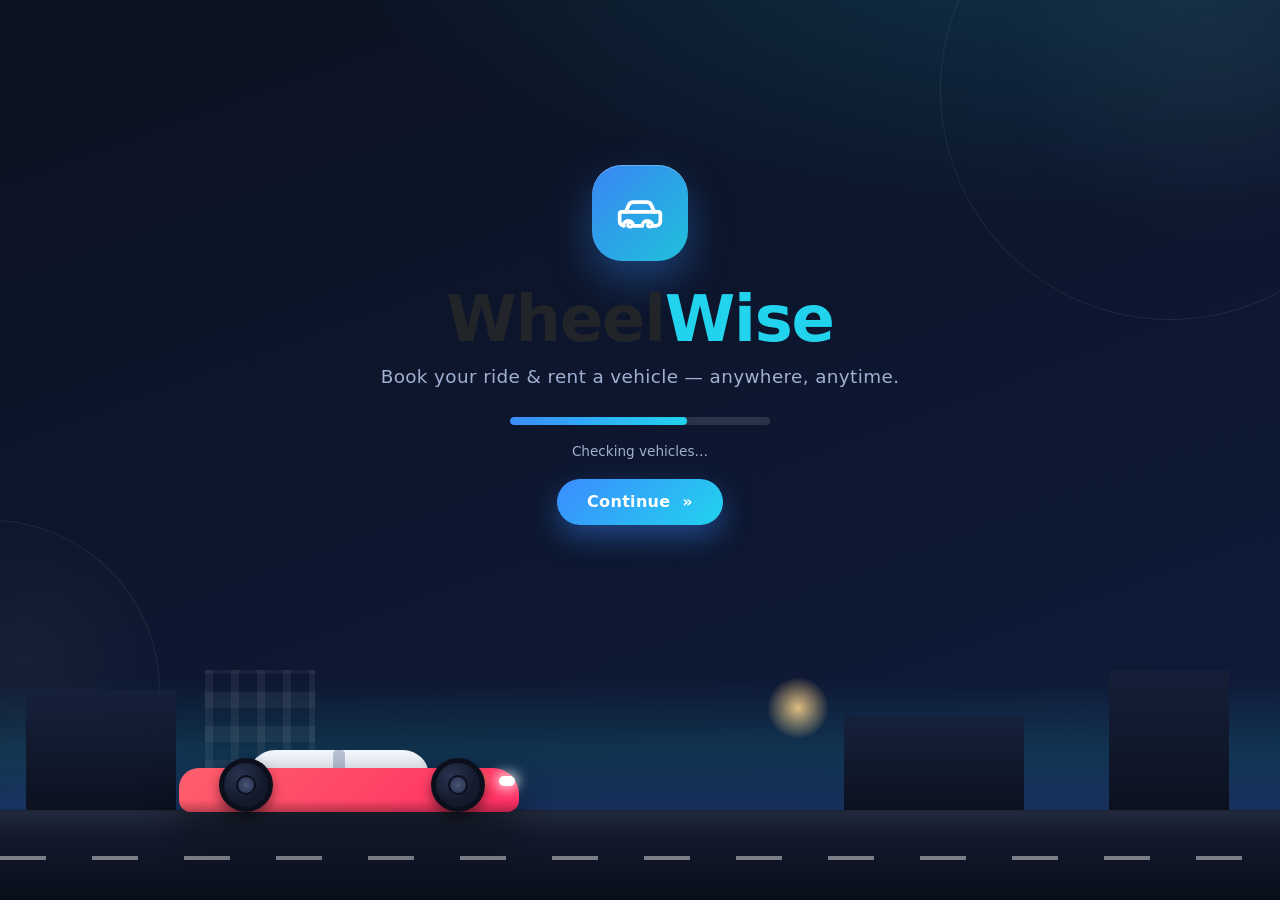
==== commit 3bdddcce: "Add admin management system" ====
--- a/index.html
+++ b/index.html
@@ -62,9 +62,41 @@
 
                     <!-- Continue button -->
                     <button id="btnContinue" type="button" class="btn btn-continue mt-3">
-                        Continue&nbsp;&raquo;
+                        Continue &nbsp;&raquo;
                     </button>
 
+                </div>
+            </div>
+        </div>
+
+        <!-- Role Selection Modal -->
+        <div class="modal fade" id="roleModal" tabindex="-1" aria-labelledby="roleModalLabel" aria-hidden="true" data-bs-backdrop="static">
+            <div class="modal-dialog modal-dialog-centered">
+                <div class="modal-content text-start text-white border-secondary" style="background-color: #111827; border-radius: 1rem;">
+                    <div class="modal-header border-secondary">
+                        <h5 class="modal-title fw-bold" id="roleModalLabel">Welcome to WheelWise</h5>
+                    </div>
+                    <div class="modal-body py-4">
+                        <p class="text-light small mb-4" style="color: #cbd5e1 !important;">Please select how you would like to proceed into the system:</p>
+
+                        <div class="d-grid gap-3">
+                            <a href="login.html" class="btn btn-outline-primary text-start p-3 d-flex align-items-center justify-content-between text-white text-decoration-none border-secondary rounded-3 hover-card">
+                                <div>
+                                    <h6 class="fw-bold mb-1 text-info">&bull; Customer Portal</h6>
+                                    <small style="color: #cbd5e1 !important;">Browse vehicle catalogue, make bookings & manage your profile</small>
+                                </div>
+                                <span class="fs-4">&rarr;</span>
+                            </a>
+
+                            <a href="admin-login.html" class="btn btn-outline-info text-start p-3 d-flex align-items-center justify-content-between text-white text-decoration-none border-secondary rounded-3 hover-card">
+                                <div>
+                                    <h6 class="fw-bold mb-1 text-warning">&bull; Admin Portal</h6>
+                                    <small style="color: #cbd5e1 !important;">Securely manage customers, fleet vehicles & all bookings</small>
+                                </div>
+                                <span class="fs-4">&rarr;</span>
+                            </a>
+                        </div>
+                    </div>
                 </div>
             </div>
         </div>
